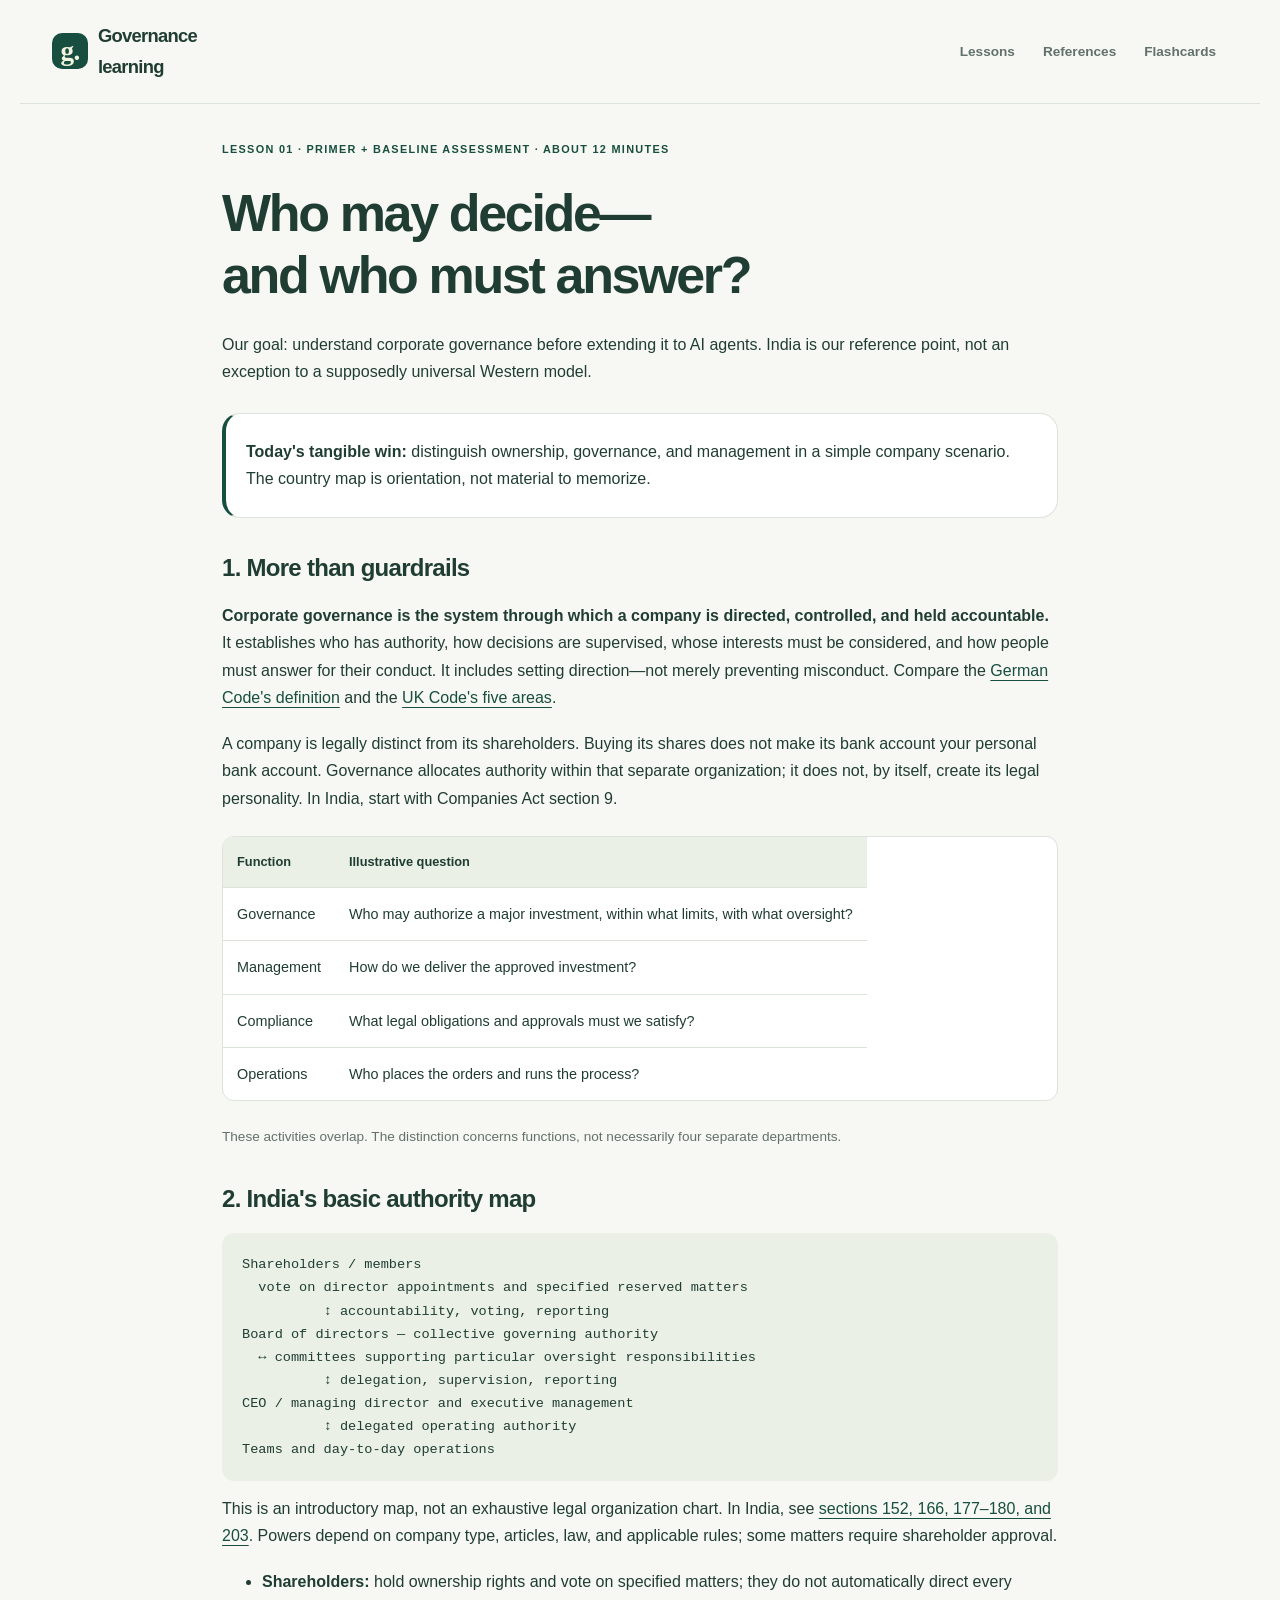
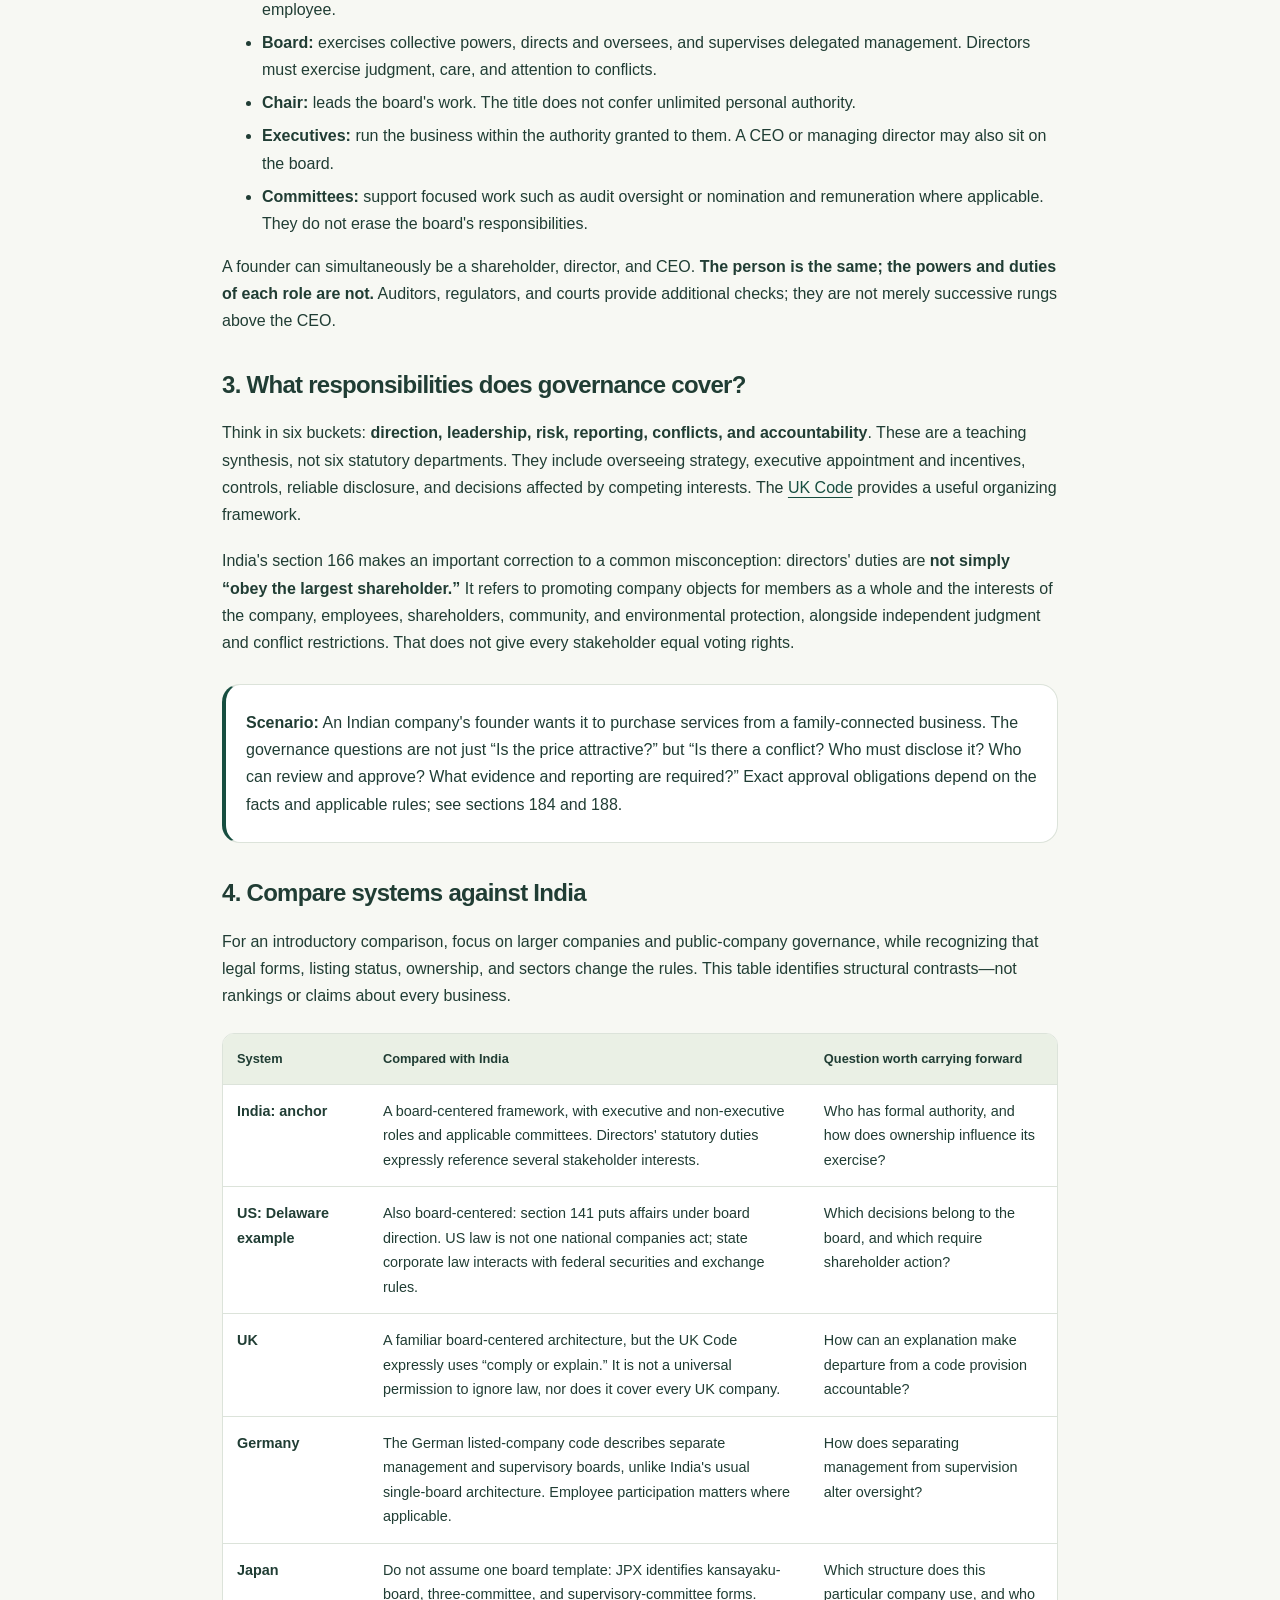
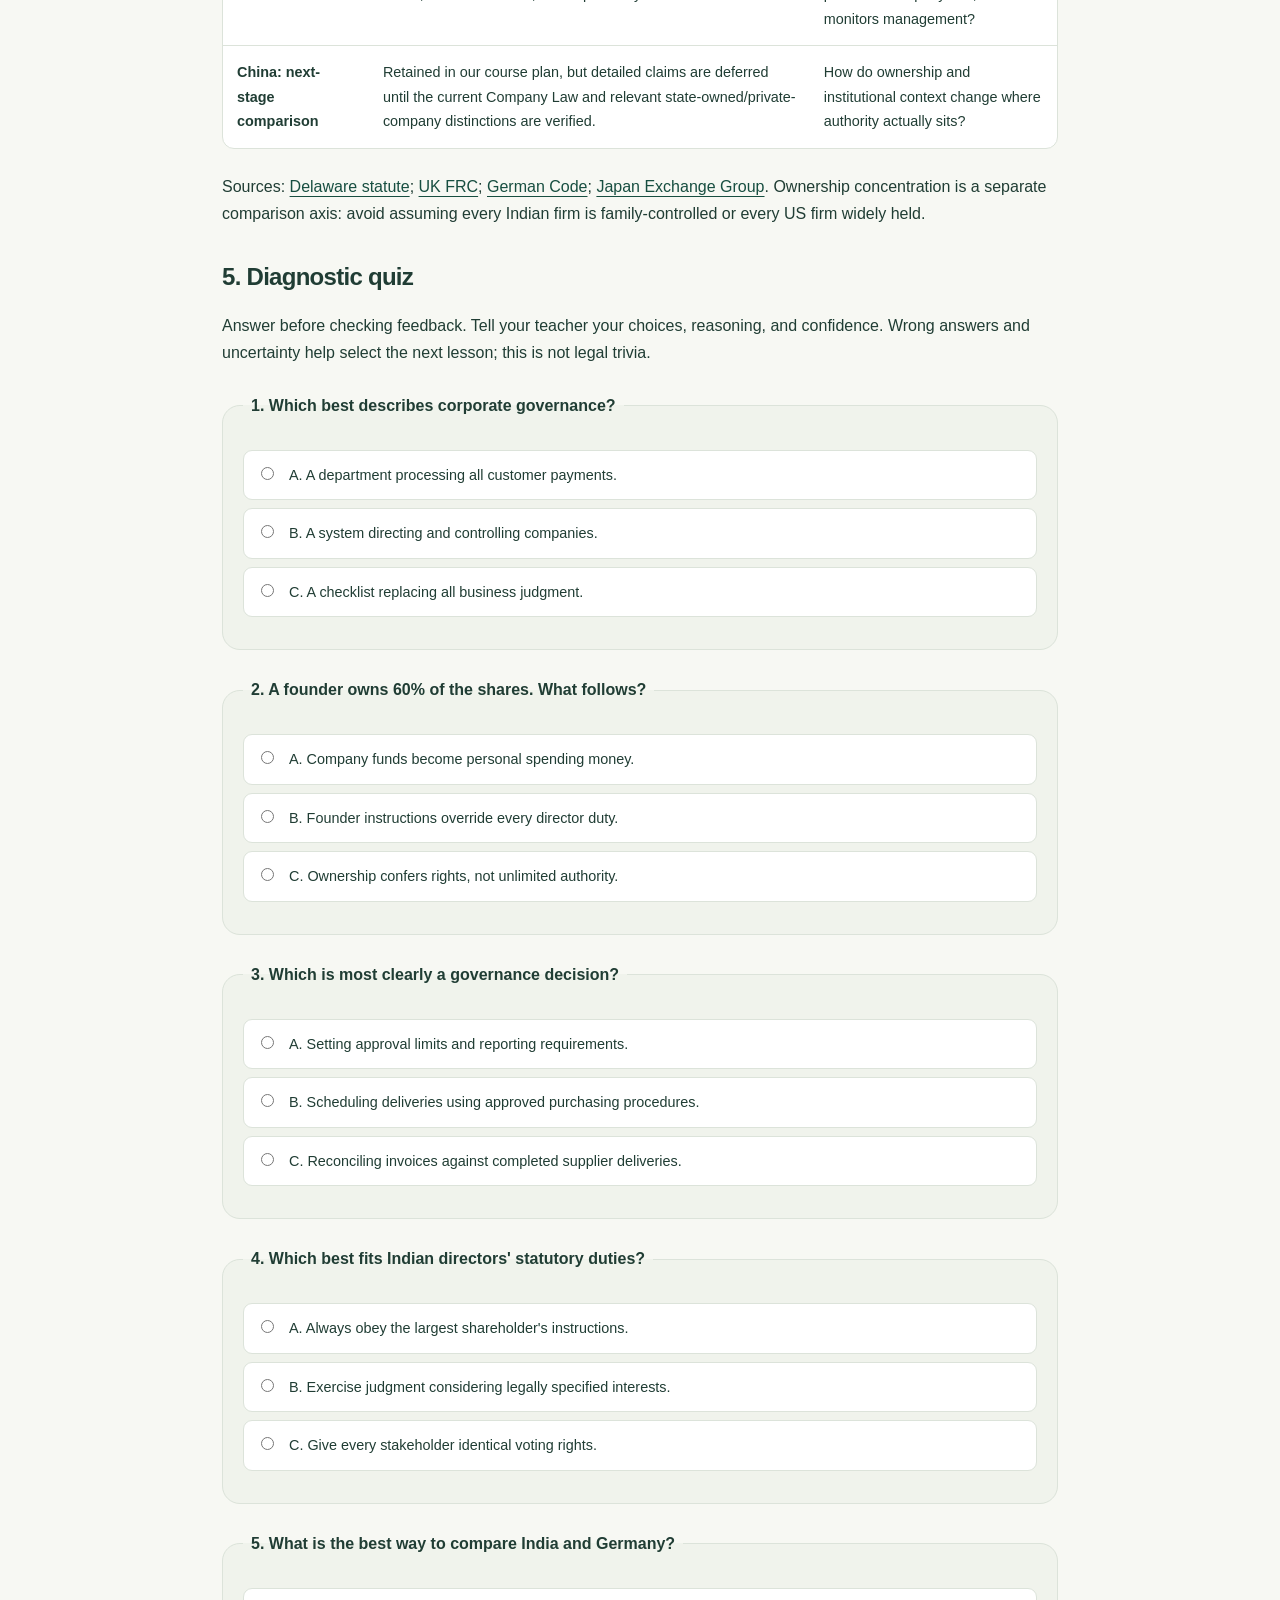
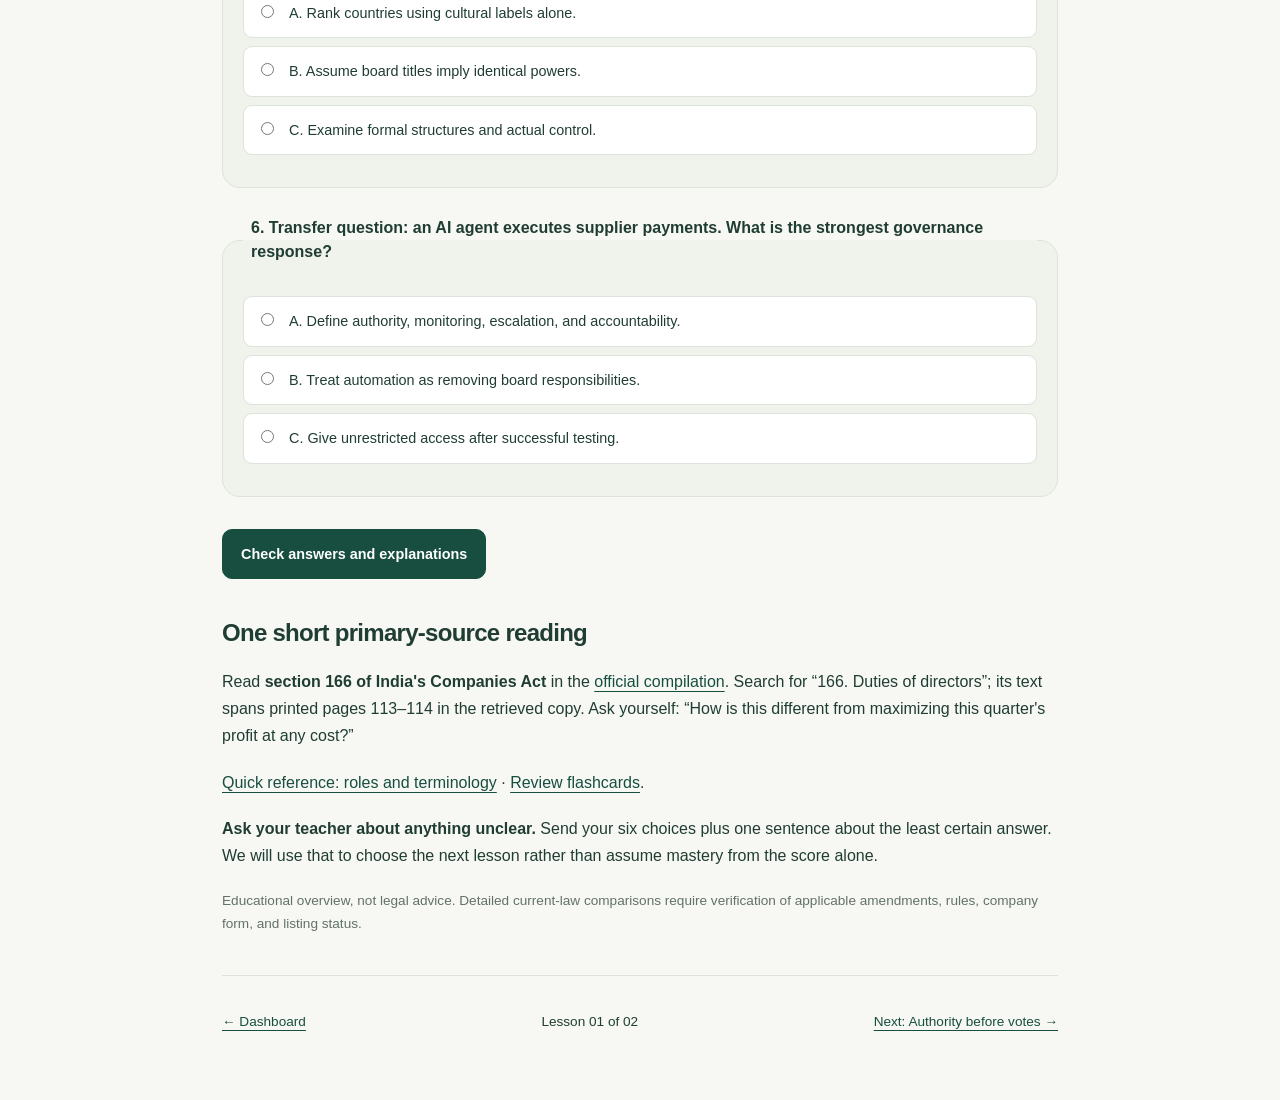
==== lessons/0001-governance-map.html @ 14df1645 "Initial release of corporate governance learning site" ====
<!doctype html>
<html lang="en"><head><meta charset="utf-8"><meta name="viewport" content="width=device-width,initial-scale=1"><title>01 · Who may decide? Corporate governance with India as the anchor</title><link rel="stylesheet" href="../assets/course.css"><script defer src="../assets/quiz.js"></script></head>
<body><a class="skip-link" href="#main">Skip to content</a><header class="site-header"><nav class="site-nav" aria-label="Course navigation"><a class="site-brand" href="../index.html">Governance learning</a><div class="nav-links"><a href="../index.html#lessons">Lessons</a><a href="../index.html#references">References</a><a href="../reference/flashcards.html">Flashcards</a></div></nav></header><main id="main"><p class="eyebrow">Lesson 01 · Primer + baseline assessment · About 12 minutes</p><h1>Who may decide—and who must answer?</h1><p>Our goal: understand corporate governance before extending it to AI agents. India is our reference point, not an exception to a supposedly universal Western model.</p><div class="callout"><strong>Today's tangible win:</strong> distinguish ownership, governance, and management in a simple company scenario. The country map is orientation, not material to memorize.</div>
<h2>1. More than guardrails</h2><p><strong>Corporate governance is the system through which a company is directed, controlled, and held accountable.</strong> It establishes who has authority, how decisions are supervised, whose interests must be considered, and how people must answer for their conduct. It includes setting direction—not merely preventing misconduct. Compare the <a href="https://www.dcgk.de/en/code/current-version/preamble.html">German Code's definition</a> and the <a href="https://www.frc.org.uk/library/standards-codes-policy/corporate-governance/uk-corporate-governance-code/">UK Code's five areas</a>.</p><p>A company is legally distinct from its shareholders. Buying its shares does not make its bank account your personal bank account. Governance allocates authority within that separate organization; it does not, by itself, create its legal personality. In India, start with Companies Act section 9.</p>
<table><thead><tr><th>Function</th><th>Illustrative question</th></tr></thead><tbody><tr><td>Governance</td><td>Who may authorize a major investment, within what limits, with what oversight?</td></tr><tr><td>Management</td><td>How do we deliver the approved investment?</td></tr><tr><td>Compliance</td><td>What legal obligations and approvals must we satisfy?</td></tr><tr><td>Operations</td><td>Who places the orders and runs the process?</td></tr></tbody></table><p class="small">These activities overlap. The distinction concerns functions, not necessarily four separate departments.</p>
<h2>2. India's basic authority map</h2><pre>Shareholders / members
  vote on director appointments and specified reserved matters
          ↕ accountability, voting, reporting
Board of directors — collective governing authority
  ↔ committees supporting particular oversight responsibilities
          ↕ delegation, supervision, reporting
CEO / managing director and executive management
          ↕ delegated operating authority
Teams and day-to-day operations</pre><p>This is an introductory map, not an exhaustive legal organization chart. In India, see <a href="https://www.indiacode.nic.in/bitstream/123456789/2114/5/A2013-18.pdf">sections 152, 166, 177–180, and 203</a>. Powers depend on company type, articles, law, and applicable rules; some matters require shareholder approval.</p><ul><li><strong>Shareholders:</strong> hold ownership rights and vote on specified matters; they do not automatically direct every employee.</li><li><strong>Board:</strong> exercises collective powers, directs and oversees, and supervises delegated management. Directors must exercise judgment, care, and attention to conflicts.</li><li><strong>Chair:</strong> leads the board's work. The title does not confer unlimited personal authority.</li><li><strong>Executives:</strong> run the business within the authority granted to them. A CEO or managing director may also sit on the board.</li><li><strong>Committees:</strong> support focused work such as audit oversight or nomination and remuneration where applicable. They do not erase the board's responsibilities.</li></ul><p>A founder can simultaneously be a shareholder, director, and CEO. <strong>The person is the same; the powers and duties of each role are not.</strong> Auditors, regulators, and courts provide additional checks; they are not merely successive rungs above the CEO.</p>
<h2>3. What responsibilities does governance cover?</h2><p>Think in six buckets: <strong>direction, leadership, risk, reporting, conflicts, and accountability</strong>. These are a teaching synthesis, not six statutory departments. They include overseeing strategy, executive appointment and incentives, controls, reliable disclosure, and decisions affected by competing interests. The <a href="https://www.frc.org.uk/library/standards-codes-policy/corporate-governance/uk-corporate-governance-code/">UK Code</a> provides a useful organizing framework.</p><p>India's section 166 makes an important correction to a common misconception: directors' duties are <strong>not simply “obey the largest shareholder.”</strong> It refers to promoting company objects for members as a whole and the interests of the company, employees, shareholders, community, and environmental protection, alongside independent judgment and conflict restrictions. That does not give every stakeholder equal voting rights.</p><div class="callout"><strong>Scenario:</strong> An Indian company's founder wants it to purchase services from a family-connected business. The governance questions are not just “Is the price attractive?” but “Is there a conflict? Who must disclose it? Who can review and approve? What evidence and reporting are required?” Exact approval obligations depend on the facts and applicable rules; see sections 184 and 188.</div>
<h2>4. Compare systems against India</h2><p>For an introductory comparison, focus on larger companies and public-company governance, while recognizing that legal forms, listing status, ownership, and sectors change the rules. This table identifies structural contrasts—not rankings or claims about every business.</p><table><thead><tr><th>System</th><th>Compared with India</th><th>Question worth carrying forward</th></tr></thead><tbody>
<tr><td><strong>India: anchor</strong></td><td>A board-centered framework, with executive and non-executive roles and applicable committees. Directors' statutory duties expressly reference several stakeholder interests.</td><td>Who has formal authority, and how does ownership influence its exercise?</td></tr>
<tr><td><strong>US: Delaware example</strong></td><td>Also board-centered: section 141 puts affairs under board direction. US law is not one national companies act; state corporate law interacts with federal securities and exchange rules.</td><td>Which decisions belong to the board, and which require shareholder action?</td></tr>
<tr><td><strong>UK</strong></td><td>A familiar board-centered architecture, but the UK Code expressly uses “comply or explain.” It is not a universal permission to ignore law, nor does it cover every UK company.</td><td>How can an explanation make departure from a code provision accountable?</td></tr>
<tr><td><strong>Germany</strong></td><td>The German listed-company code describes separate management and supervisory boards, unlike India's usual single-board architecture. Employee participation matters where applicable.</td><td>How does separating management from supervision alter oversight?</td></tr>
<tr><td><strong>Japan</strong></td><td>Do not assume one board template: JPX identifies kansayaku-board, three-committee, and supervisory-committee forms.</td><td>Which structure does this particular company use, and who monitors management?</td></tr>
<tr><td><strong>China: next-stage comparison</strong></td><td>Retained in our course plan, but detailed claims are deferred until the current Company Law and relevant state-owned/private-company distinctions are verified.</td><td>How do ownership and institutional context change where authority actually sits?</td></tr>
</tbody></table><p>Sources: <a href="https://delcode.delaware.gov/title8/c001/sc04/index.html">Delaware statute</a>; <a href="https://www.frc.org.uk/library/standards-codes-policy/corporate-governance/uk-corporate-governance-code/">UK FRC</a>; <a href="https://www.dcgk.de/en/code/current-version/preamble.html">German Code</a>; <a href="https://www.jpx.co.jp/english/equities/listing/cg/01.html">Japan Exchange Group</a>. Ownership concentration is a separate comparison axis: avoid assuming every Indian firm is family-controlled or every US firm widely held.</p>
<h2 id="quiz">5. Diagnostic quiz</h2><p>Answer before checking feedback. Tell your teacher your choices, reasoning, and confidence. Wrong answers and uncertainty help select the next lesson; this is not legal trivia.</p>
<form data-quiz>
<fieldset data-answer="B" data-explanation="Governance allocates authority, oversight, and accountability. It is broader than administration or compliance alone."><legend>1. Which best describes corporate governance?</legend><label><input type="radio" name="q1" value="A"> A. A department processing all customer payments.</label><label><input type="radio" name="q1" value="B"> B. A system directing and controlling companies.</label><label><input type="radio" name="q1" value="C"> C. A checklist replacing all business judgment.</label><p class="feedback" aria-live="polite"></p></fieldset>
<fieldset data-answer="C" data-explanation="A shareholding confers ownership rights, not an unrestricted personal right to company assets. Votes and procedures matter; a controller's wishes are not automatically valid company decisions."><legend>2. A founder owns 60% of the shares. What follows?</legend><label><input type="radio" name="q2" value="A"> A. Company funds become personal spending money.</label><label><input type="radio" name="q2" value="B"> B. Founder instructions override every director duty.</label><label><input type="radio" name="q2" value="C"> C. Ownership confers rights, not unlimited authority.</label><p class="feedback" aria-live="polite"></p></fieldset>
<fieldset data-answer="A" data-explanation="An authority framework with limits and reporting is a governance mechanism. Execution within that framework is management or operations."><legend>3. Which is most clearly a governance decision?</legend><label><input type="radio" name="q3" value="A"> A. Setting approval limits and reporting requirements.</label><label><input type="radio" name="q3" value="B"> B. Scheduling deliveries using approved purchasing procedures.</label><label><input type="radio" name="q3" value="C"> C. Reconciling invoices against completed supplier deliveries.</label><p class="feedback" aria-live="polite"></p></fieldset>
<fieldset data-answer="B" data-explanation="Section 166 includes company and stakeholder interests and requires independent judgment. This is not a rule to obey the largest shareholder, nor equal voting rights for all stakeholders."><legend>4. Which best fits Indian directors' statutory duties?</legend><label><input type="radio" name="q4" value="A"> A. Always obey the largest shareholder's instructions.</label><label><input type="radio" name="q4" value="B"> B. Exercise judgment considering legally specified interests.</label><label><input type="radio" name="q4" value="C"> C. Give every stakeholder identical voting rights.</label><p class="feedback" aria-live="polite"></p></fieldset>
<fieldset data-answer="C" data-explanation="Legal structure and actual decision power both matter. An East/West label cannot establish a particular company's authority map."><legend>5. What is the best way to compare India and Germany?</legend><label><input type="radio" name="q5" value="A"> A. Rank countries using cultural labels alone.</label><label><input type="radio" name="q5" value="B"> B. Assume board titles imply identical powers.</label><label><input type="radio" name="q5" value="C"> C. Examine formal structures and actual control.</label><p class="feedback" aria-live="polite"></p></fieldset>
<fieldset data-answer="A" data-explanation="Delegating execution does not by itself extinguish board oversight duties. Governance must define limits, monitoring, escalation, and accountability. Specific legal liability depends on facts and law."><legend>6. Transfer question: an AI agent executes supplier payments. What is the strongest governance response?</legend><label><input type="radio" name="q6" value="A"> A. Define authority, monitoring, escalation, and accountability.</label><label><input type="radio" name="q6" value="B"> B. Treat automation as removing board responsibilities.</label><label><input type="radio" name="q6" value="C"> C. Give unrestricted access after successful testing.</label><p class="feedback" aria-live="polite"></p></fieldset>
<button type="submit">Check answers and explanations</button><p data-result aria-live="polite"></p></form>
<h2>One short primary-source reading</h2><p>Read <strong>section 166 of India's Companies Act</strong> in the <a href="https://www.indiacode.nic.in/bitstream/123456789/2114/5/A2013-18.pdf">official compilation</a>. Search for “166. Duties of directors”; its text spans printed pages 113–114 in the retrieved copy. Ask yourself: “How is this different from maximizing this quarter's profit at any cost?”</p><p><a href="../reference/governance-basics.html">Quick reference: roles and terminology</a> · <a href="../reference/flashcards.html">Review flashcards</a>.</p><p><strong>Ask your teacher about anything unclear.</strong> Send your six choices plus one sentence about the least certain answer. We will use that to choose the next lesson rather than assume mastery from the score alone.</p><p class="small">Educational overview, not legal advice. Detailed current-law comparisons require verification of applicable amendments, rules, company form, and listing status.</p><nav class="page-nav" aria-label="Lesson navigation"><a href="../index.html">← Dashboard</a><span>Lesson 01 of 02</span><a href="0002-authority-before-votes.html" rel="next">Next: Authority before votes →</a></nav></main></body></html>
---- assets/course.css ----
:root {
  color-scheme: light;
  --ink: #203d34;
  --muted: #62716a;
  --accent: #174e40;
  --paper: #f7f8f3;
  --surface: #fff;
  --line: #dce3da;
  --soft: #eaf0e5;
  --radius: 18px;
  font-family: -apple-system, BlinkMacSystemFont, "Segoe UI", sans-serif;
}
* { box-sizing: border-box; }
html { scroll-behavior: smooth; scroll-padding-top: 24px; }
body { margin: 0; background: var(--paper); color: var(--ink); font-size: 16px; line-height: 1.7; -webkit-text-size-adjust: 100%; }
[hidden] { display: none !important; }
a { color: var(--accent); text-underline-offset: 4px; }
a:hover { text-decoration-thickness: 2px; }
:focus-visible { outline: 3px solid #a35c24; outline-offset: 5px; }
main { width: min(100%, 900px); margin: auto; padding: 24px 20px 40px; }
h1, h2, h3 { line-height: 1.2; text-wrap: balance; }
h1 { margin: 24px 0; font-size: clamp(2rem, 6vw, 3.25rem); font-weight: 650; letter-spacing: -.045em; }
h2 { margin-top: 2.25rem; font-size: 1.5rem; letter-spacing: -.03em; }
h3 { font-size: 1.15rem; letter-spacing: -.02em; }
p { margin: 0 0 1.2rem; }
li + li { margin-top: 6px; }
small, .small { color: var(--muted); font-size: .85rem; }
.eyebrow { color: var(--accent); font-size: .68rem; font-weight: 700; text-transform: uppercase; letter-spacing: .12em; margin: 0 0 16px; }
.skip-link { position: absolute; top: -100px; left: 16px; z-index: 10; background: white; padding: 12px 20px; border-radius: 8px; }
.skip-link:focus { top: 12px; }
.site-header { max-width: 1240px; margin: auto; padding: 20px 20px 0; border-bottom: 1px solid var(--line); }
.site-nav { display: flex; flex-direction: column; align-items: flex-start; gap: 12px; }
.site-brand { display: flex; align-items: center; gap: 10px; width: 100%; color: var(--ink); font-size: 1.15rem; font-weight: 750; letter-spacing: -.04em; text-decoration: none; }
.site-brand::before { content: "g."; display: grid; place-items: center; flex: 0 0 36px; height: 36px; background: var(--accent); border-radius: 10px; color: #f1f4de; font-family: Georgia, serif; font-size: 1.7rem; line-height: 1; }
.brand-caption { display: none; font-size: .7rem; font-weight: 400; letter-spacing: 0; color: var(--muted); }
.nav-links { display: flex; flex-wrap: wrap; gap: 4px; padding-bottom: 12px; font-size: .85rem; }
.nav-links a { display: inline-flex; align-items: center; min-height: 44px; padding: 8px 12px; border-radius: 9px; text-decoration: none; color: var(--muted); font-weight: 550; }
.nav-links a:hover, .nav-links a[aria-current="page"] { background: var(--soft); color: var(--accent); }
button, .button-link { display: inline-flex; justify-content: center; align-items: center; gap: 24px; min-height: 48px; max-width: 100%; padding: 12px 18px; background: var(--surface); border: 1px solid var(--line); border-radius: 10px; color: var(--ink); font: inherit; font-size: .9rem; font-weight: 600; text-decoration: none; cursor: pointer; }
button { margin: 4px 4px 4px 0; text-align: left; }
button:hover, .button-link:hover { background: var(--soft); border-color: #96b1a0; text-decoration: none; }
.primary, button[type="submit"] { background: var(--accent); color: white; border-color: var(--accent); }
.primary:hover, button[type="submit"]:hover { background: #0b382c; }
.dashboard main { width: min(100%, 1200px); padding-top: 36px; }
.dashboard-hero { display: grid; grid-template-columns: minmax(0, 1fr); gap: 28px; }
.dashboard h1 { margin: 18px 0 22px; font-size: clamp(2.5rem, 5.2vw, 4.25rem); line-height: 1.06; letter-spacing: -.055em; }
.dashboard h1 span { color: #73836a; }
.status-dot { display: inline-block; width: 7px; height: 7px; background: #79945a; border-radius: 50%; margin-right: 6px; }
.hero-description { max-width: 530px; color: var(--muted); font-size: 1rem; }
.hero-caption { margin: 12px 0 0; font-size: .75rem; color: var(--muted); }
.review-card { background: #eaf0df; border: 1px solid #dbe4ce; border-radius: var(--radius); padding: 24px; }
.card-topline { display: flex; align-items: center; justify-content: space-between; gap: 12px; }
.card-topline .eyebrow { margin: 0; font-size: .6rem; max-width: 200px; }
.spark { font-size: 2rem; color: #617a3e; line-height: 1; }
.review-card h2 { margin: 24px 0 12px; font-size: 1.85rem; }
.review-card p { font-size: .85rem; color: #4e624b; }
.recall-summary { display: flex; gap: 10px; align-items: baseline; margin: 24px 0 16px; }
.recall-summary strong { color: var(--accent); font-size: 1.5rem; letter-spacing: -.04em; }
.recall-summary span { font-size: .8rem; }
.review-card .button-link { width: 100%; justify-content: space-between; border-color: #d2ddc6; }
.review-card .review-note { font-size: .75rem; margin: 12px 0 0; }
.course-section { margin-top: 48px; }
.section-heading { display: flex; flex-wrap: wrap; gap: 12px; justify-content: space-between; align-items: end; margin-bottom: 20px; }
.section-heading .eyebrow { margin-bottom: 8px; }
.section-heading h2 { margin: 0; font-size: 1.7rem; }
.section-note { font-size: .75rem; color: var(--muted); }
.lesson-grid { display: grid; grid-template-columns: minmax(0, 1fr); gap: 16px; }
.lesson-card { display: flex; flex-direction: column; min-width: 0; padding: 24px; border: 1px solid var(--line); border-radius: var(--radius); background: var(--surface); }
.lesson-number { color: #75836f; font-size: .8rem; font-variant-numeric: tabular-nums; }
.badge { font-size: .65rem; font-weight: 600; padding: 3px 9px; border-radius: 6px; background: #f0f3ed; color: #5f725c; }
.lesson-card h3 { font-size: 1.3rem; margin: 26px 0 12px; }
.lesson-card > p { font-size: .85rem; color: var(--muted); margin-bottom: 16px; }
.lesson-topics { display: flex; flex-wrap: wrap; gap: 8px 16px; margin-top: auto; padding-top: 6px; color: var(--muted); font-size: .7rem; }
.lesson-link { display: flex; align-items: center; justify-content: space-between; min-height: 48px; padding-top: 14px; margin-top: 20px; border-top: 1px solid var(--line); text-decoration: none; font-size: .85rem; font-weight: 650; }
.next-lesson { background: var(--accent); border-color: var(--accent); color: white; }
.next-lesson .lesson-number, .next-lesson > p, .next-lesson .lesson-topics { color: #c9dbcb; }
.next-lesson .badge { background: #365f4f; color: #eff5cf; }
.next-lesson .lesson-link { color: #f0f5d4; border-color: #456b5b; }
.dashboard-bottom { display: grid; grid-template-columns: minmax(0, 1fr); gap: 36px; margin-top: 48px; padding-top: 32px; border-top: 1px solid var(--line); }
.dashboard-bottom h2 { margin: 0 0 24px; }
.dashboard-bottom .eyebrow { margin-bottom: 8px; }
.roadmap { list-style: none; padding: 0; margin: 0; }
.roadmap li { display: flex; gap: 16px; margin: 0; padding-bottom: 22px; }
.route-marker { display: grid; place-items: center; flex: 0 0 32px; height: 32px; border: 1px solid var(--line); border-radius: 50%; font-size: .65rem; color: var(--muted); }
.roadmap li:first-child .route-marker { background: var(--soft); color: var(--accent); border-color: #bdceb4; }
.roadmap h3 { font-size: .9rem; margin: 5px 0 8px; }
.roadmap p { font-size: .8rem; color: var(--muted); margin: 0; }
.text-badge { display: inline-block; font-size: .6rem; font-weight: 400; color: var(--muted); margin-left: 6px; }
.resource-list { list-style: none; padding: 0; margin: 0; }
.resource-list li { margin: 0; border-bottom: 1px solid var(--line); }
.resource-list a { display: flex; align-items: center; justify-content: space-between; gap: 12px; padding: 14px 0; text-decoration: none; font-weight: 550; font-size: .85rem; }
.resource-list small { display: block; font-size: .7rem; font-weight: 400; margin-top: 3px; }
.course-notes { margin-top: 12px; }
summary { cursor: pointer; color: var(--muted); font-size: .8rem; padding: 12px 0; min-height: 44px; }
details p, details ul { font-size: .85rem; color: var(--muted); }
.callout, fieldset { min-width: 0; border: 1px solid var(--line); border-radius: var(--radius); padding: 24px 20px; margin: 28px 0; background: var(--surface); }
.callout { border-left: 4px solid var(--accent); }
.callout > :last-child { margin-bottom: 0; }
blockquote { margin-left: 0; margin-right: 0; }
fieldset { background: #f0f3ec; }
legend { max-width: 100%; padding: 0 8px; font-weight: 650; line-height: 1.5; }
label { display: flex; align-items: baseline; gap: 12px; min-height: 48px; padding: 12px; margin: 8px 0; border: 1px solid var(--line); border-radius: 9px; background: white; cursor: pointer; font-size: .9rem; }
label:hover { border-color: #96b1a0; }
label:has(input:checked) { background: #e2ecdc; border-color: var(--accent); }
input[type="radio"] { accent-color: var(--accent); flex-shrink: 0; }
.feedback { margin: 12px 0 0; font-size: .85rem; }
.feedback:empty { display: none; }
[data-result]:not(:empty) { padding: 20px; border: 1px solid var(--line); border-radius: 12px; background: var(--soft); margin-top: 20px; }
table { display: block; width: 100%; max-width: 100%; overflow-x: auto; border-spacing: 0; border: 1px solid var(--line); border-radius: 12px; background: var(--surface); font-size: .9rem; margin: 24px 0; }
th, td { text-align: left; padding: 14px; border-bottom: 1px solid var(--line); vertical-align: top; min-width: 110px; }
th { background: var(--soft); font-size: .8rem; font-weight: 650; }
tr:last-child td { border-bottom: 0; }
pre { white-space: pre-wrap; overflow-wrap: anywhere; padding: 20px; background: var(--soft); border-radius: 12px; font-size: .85rem; }
.card-grid { display: grid; gap: 16px; }
.course-card { min-width: 0; padding: 24px; border: 1px solid var(--line); border-radius: var(--radius); background: var(--surface); }
.course-card h2 { margin-top: 12px; font-size: 1.4rem; }
.flashcard-answer { margin-top: 24px; }
.page-nav { display: flex; flex-direction: column; align-items: flex-start; gap: 16px; border-top: 1px solid var(--line); padding-top: 24px; margin-top: 40px; font-size: .85rem; }
.page-nav a { display: inline-flex; align-items: center; min-height: 44px; }
.dashboard-footer, .site-footer { border-top: 1px solid var(--line); margin-top: 48px; padding-top: 24px; font-size: .8rem; color: var(--muted); }
.dashboard-footer strong { color: var(--ink); font-size: .9rem; }
.dashboard-footer p { margin-top: 8px; max-width: 740px; }
.site-footer { max-width: 900px; margin: 0 auto; padding: 24px 20px 40px; }
@media (min-width: 600px) {
  main { padding: 36px 32px 56px; }
  .site-header { padding: 20px 32px; }
  .site-nav { flex-direction: row; align-items: center; justify-content: space-between; gap: 20px; }
  .site-brand { width: auto; }
  .nav-links { padding: 0; }
  .lesson-grid { grid-template-columns: repeat(2, minmax(0, 1fr)); }
  .page-nav { flex-direction: row; flex-wrap: wrap; align-items: center; justify-content: space-between; }
}
@media (min-width: 1000px) {
  .brand-caption { display: block; margin-left: 12px; padding-left: 16px; border-left: 1px solid var(--line); }
  .dashboard main { padding-top: 60px; }
  .dashboard-hero { grid-template-columns: minmax(0, 1.5fr) minmax(0, 1fr); gap: 64px; align-items: center; }
  .review-card { padding: 28px; }
  .lesson-card { padding: 28px; }
  .dashboard-bottom { grid-template-columns: minmax(0, 1.2fr) minmax(0, 1fr); gap: 80px; }
}
@media (prefers-reduced-motion: no-preference) {
  a, button { transition: background-color .15s, border-color .15s; }
}
@media (prefers-reduced-motion: reduce) {
  html { scroll-behavior: auto; }
}
@media print {
  body { background: white; color: #111; font-size: 11pt; }
  main, .dashboard main { padding: 0; max-width: none; width: 100%; }
  button, .button-link, .site-header, .skip-link, .review-card, .page-nav, .site-footer { display: none; }
  h2, fieldset, .callout, .lesson-card { break-inside: avoid; }
  table { display: table; overflow: visible; font-size: 9pt; }
  th, td { min-width: 0; }
  a { color: inherit; }
  .feedback { display: none; }
  .dashboard-hero, .dashboard-bottom { display: block; }
  .lesson-grid { grid-template-columns: repeat(2, minmax(0, 1fr)); }
  .next-lesson { background: white; color: #111; }
  .next-lesson .lesson-link, .next-lesson > p, .next-lesson .lesson-topics, .next-lesson .lesson-number { color: #333; }
}
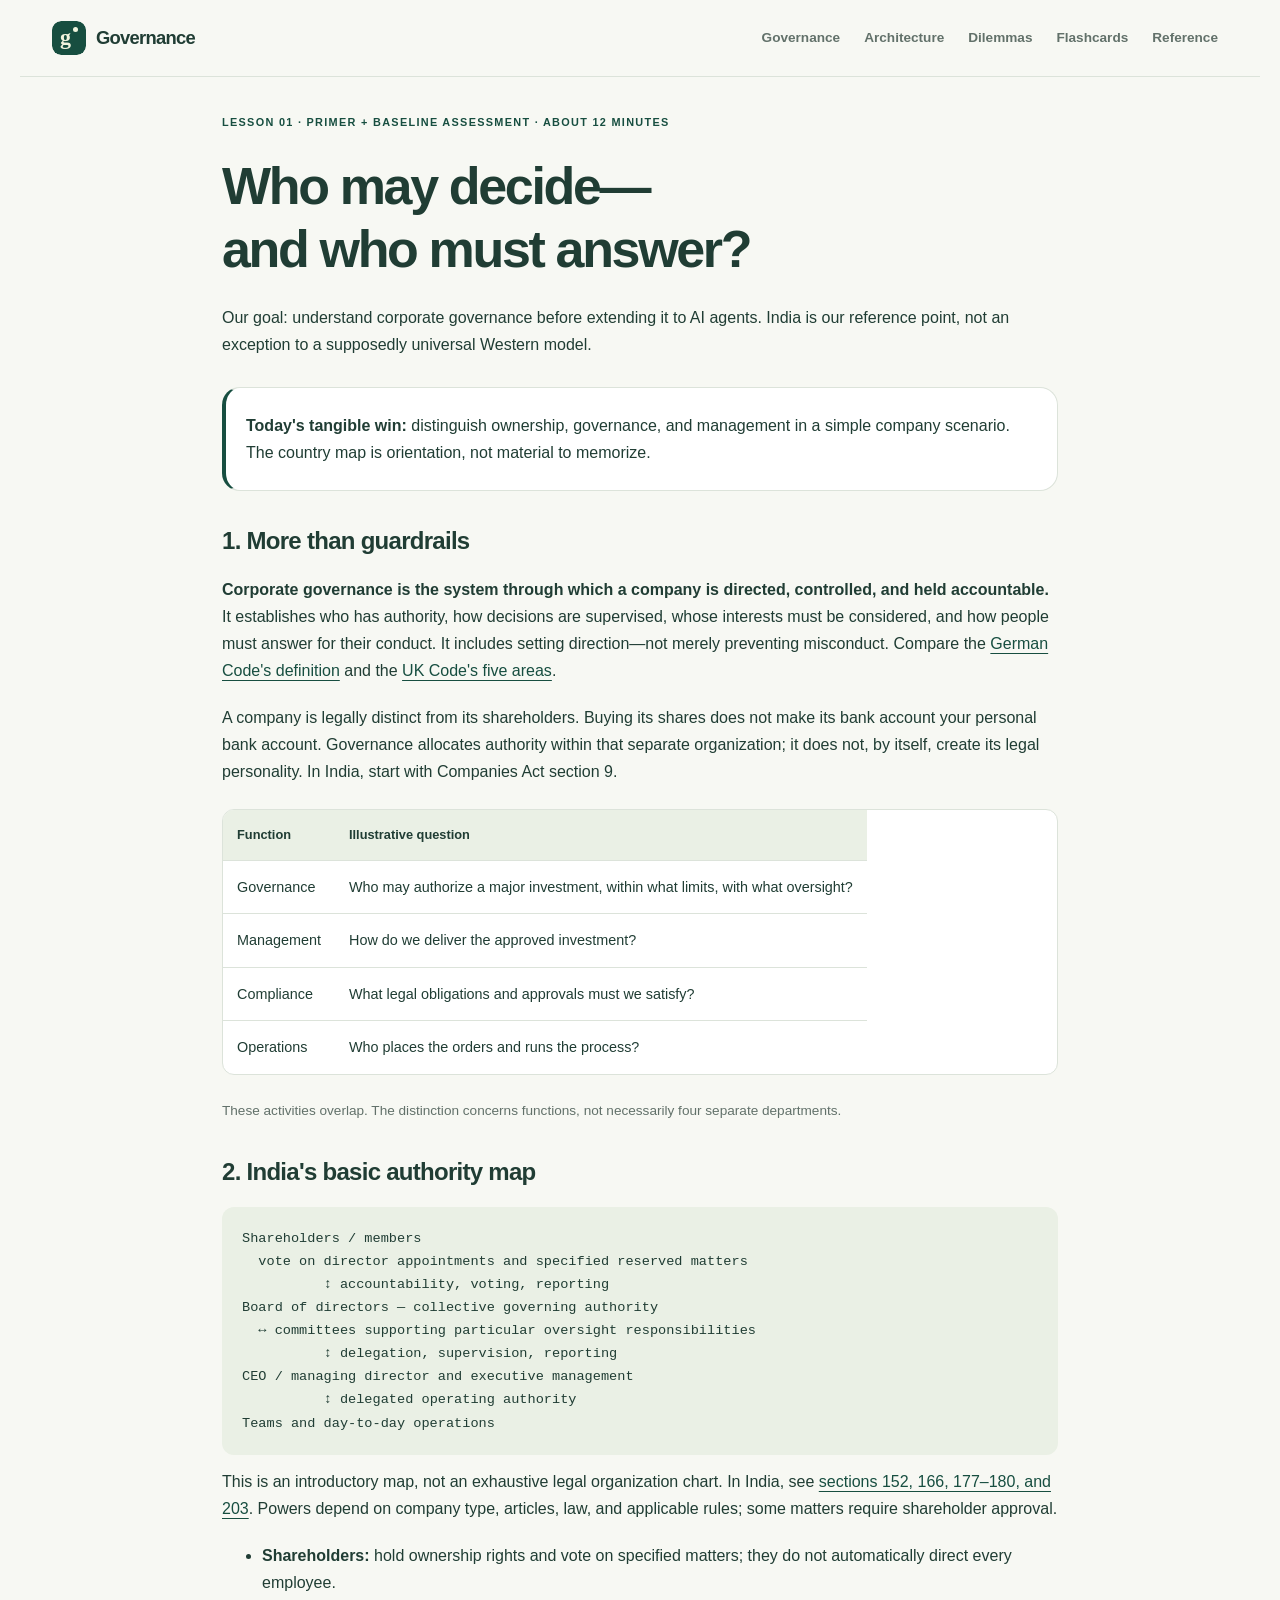
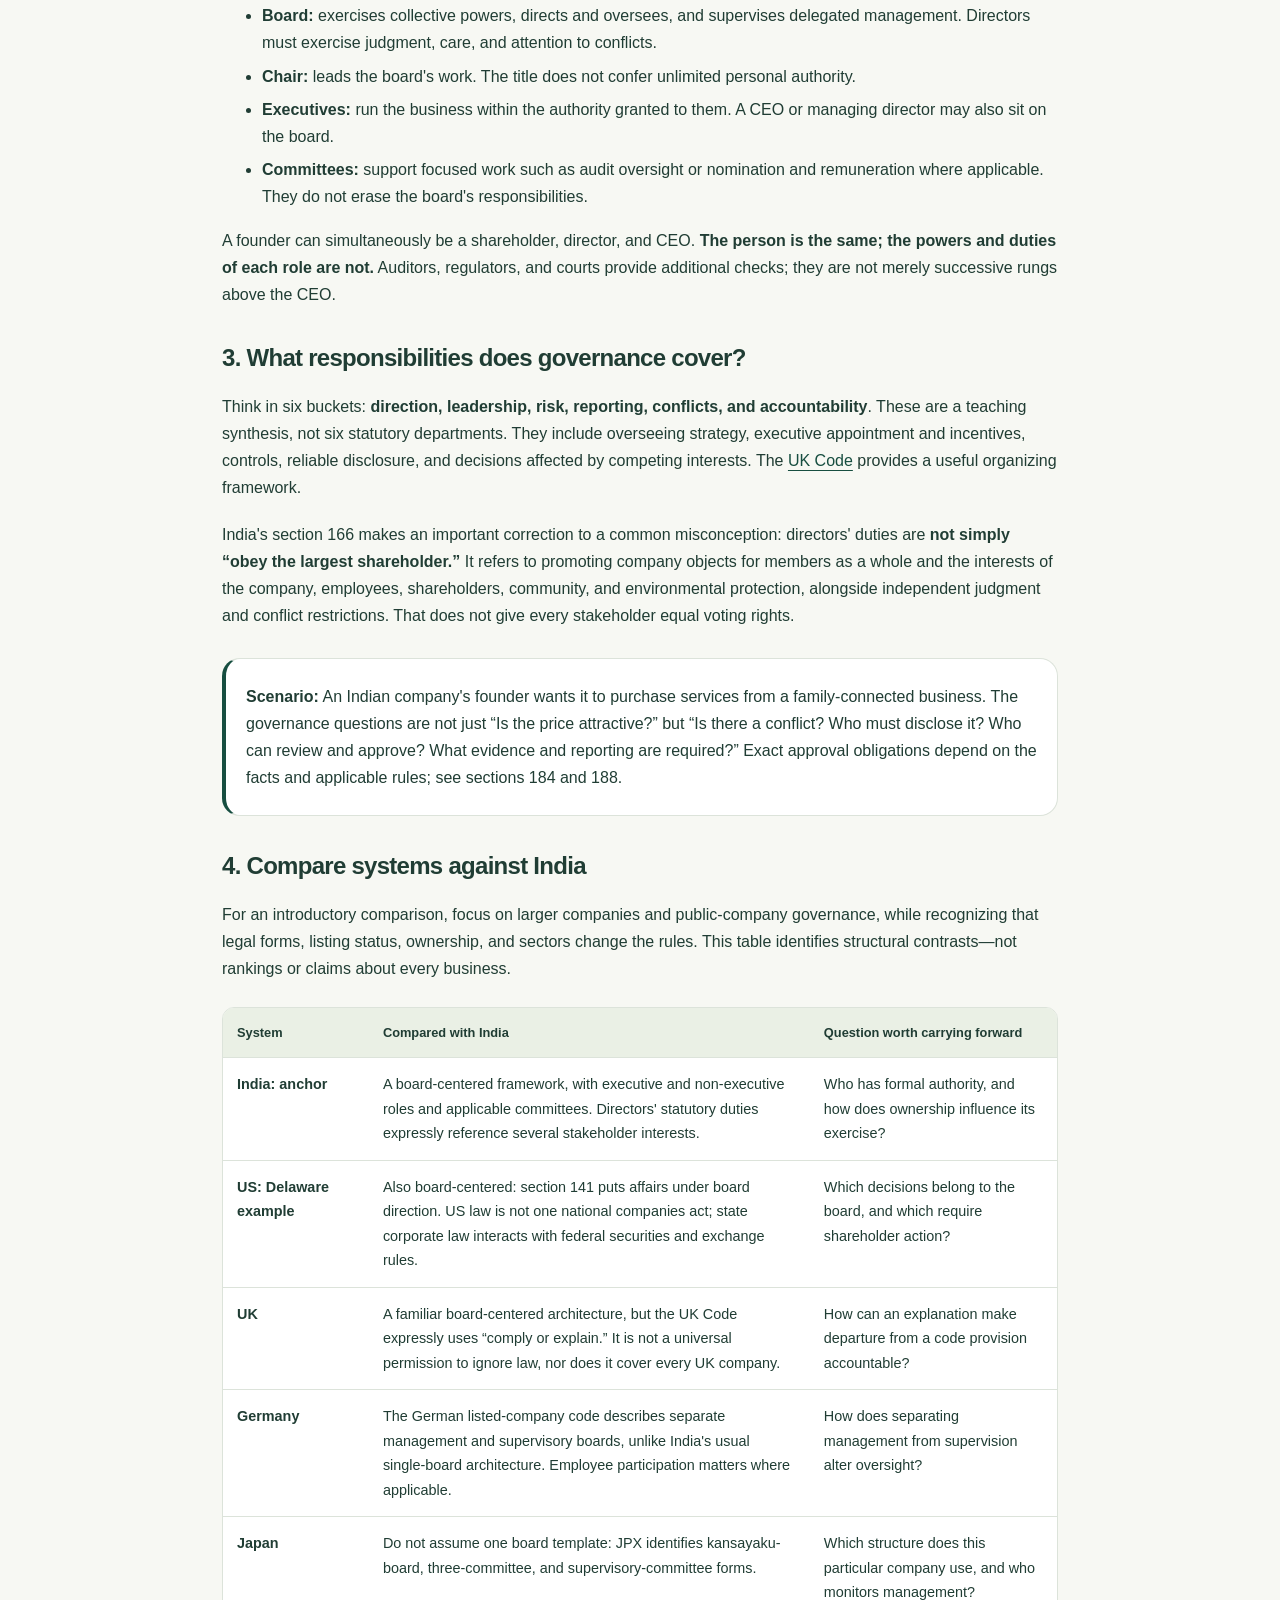
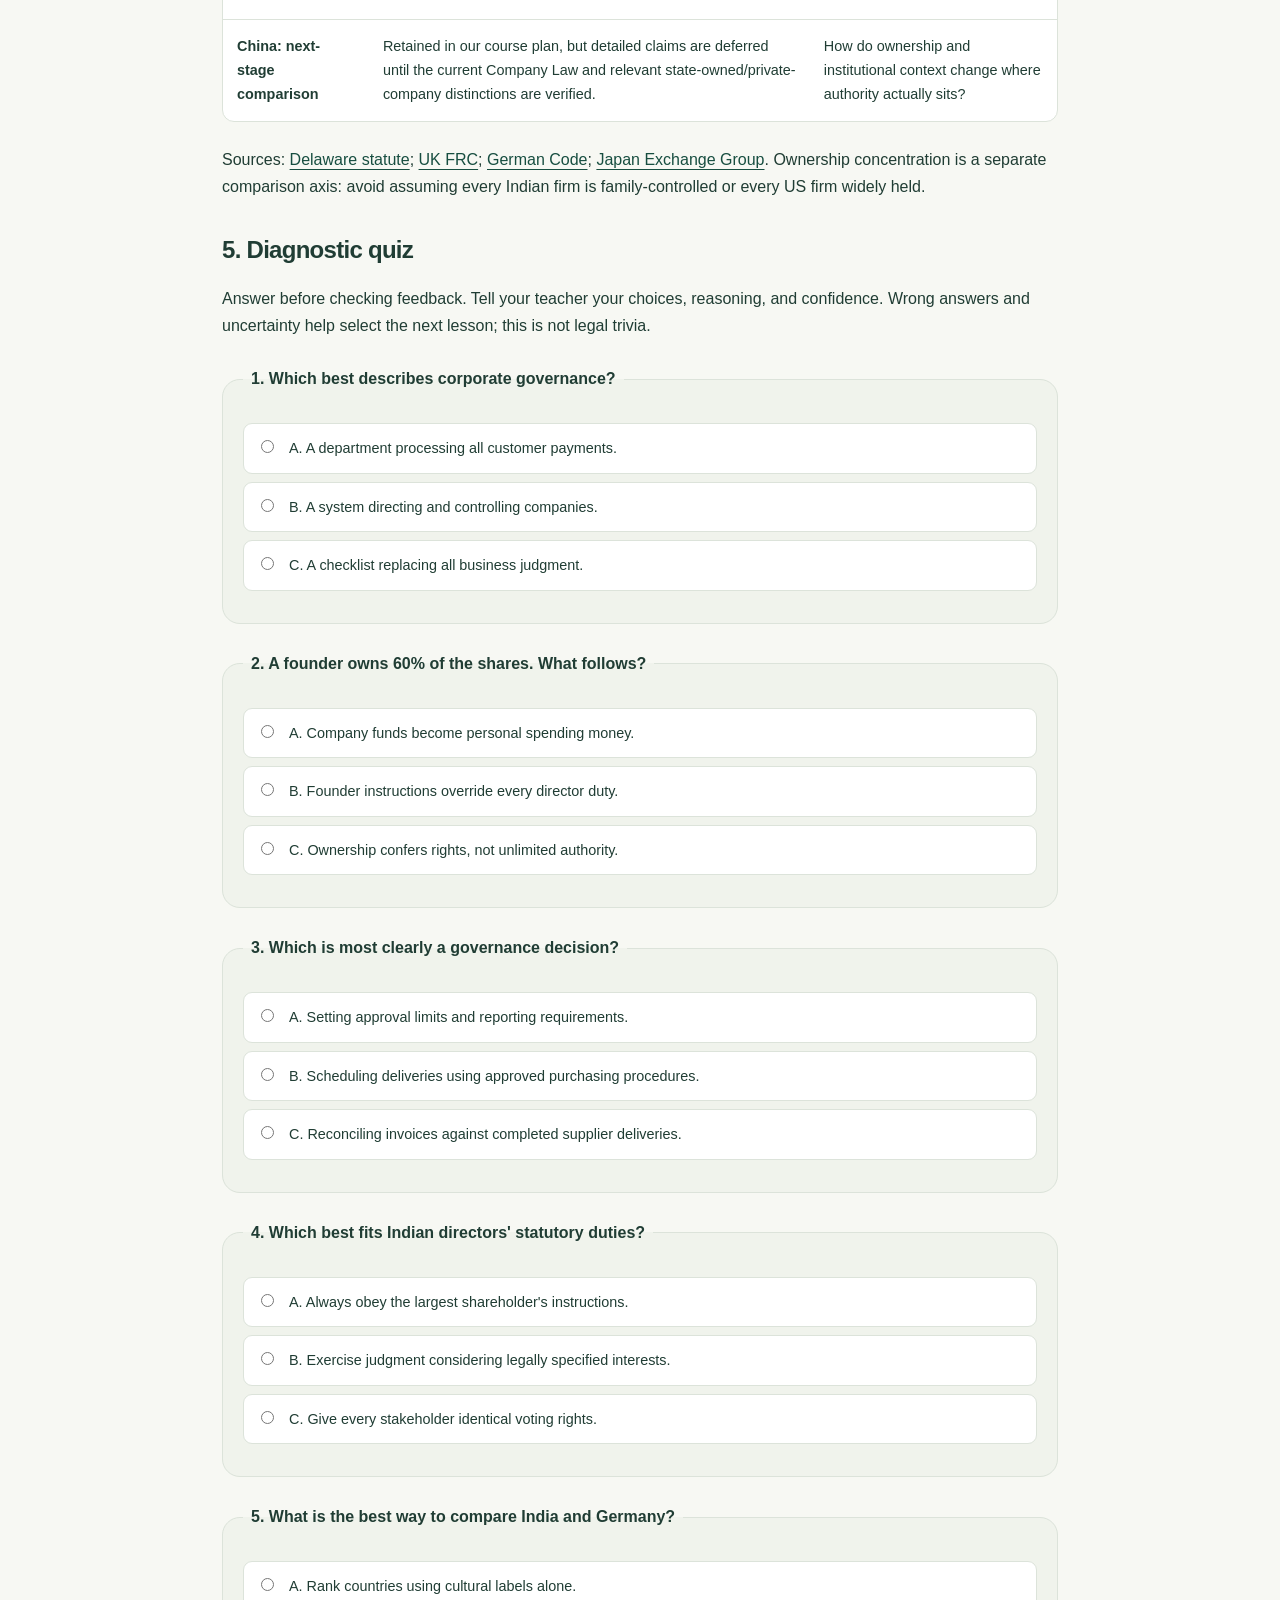
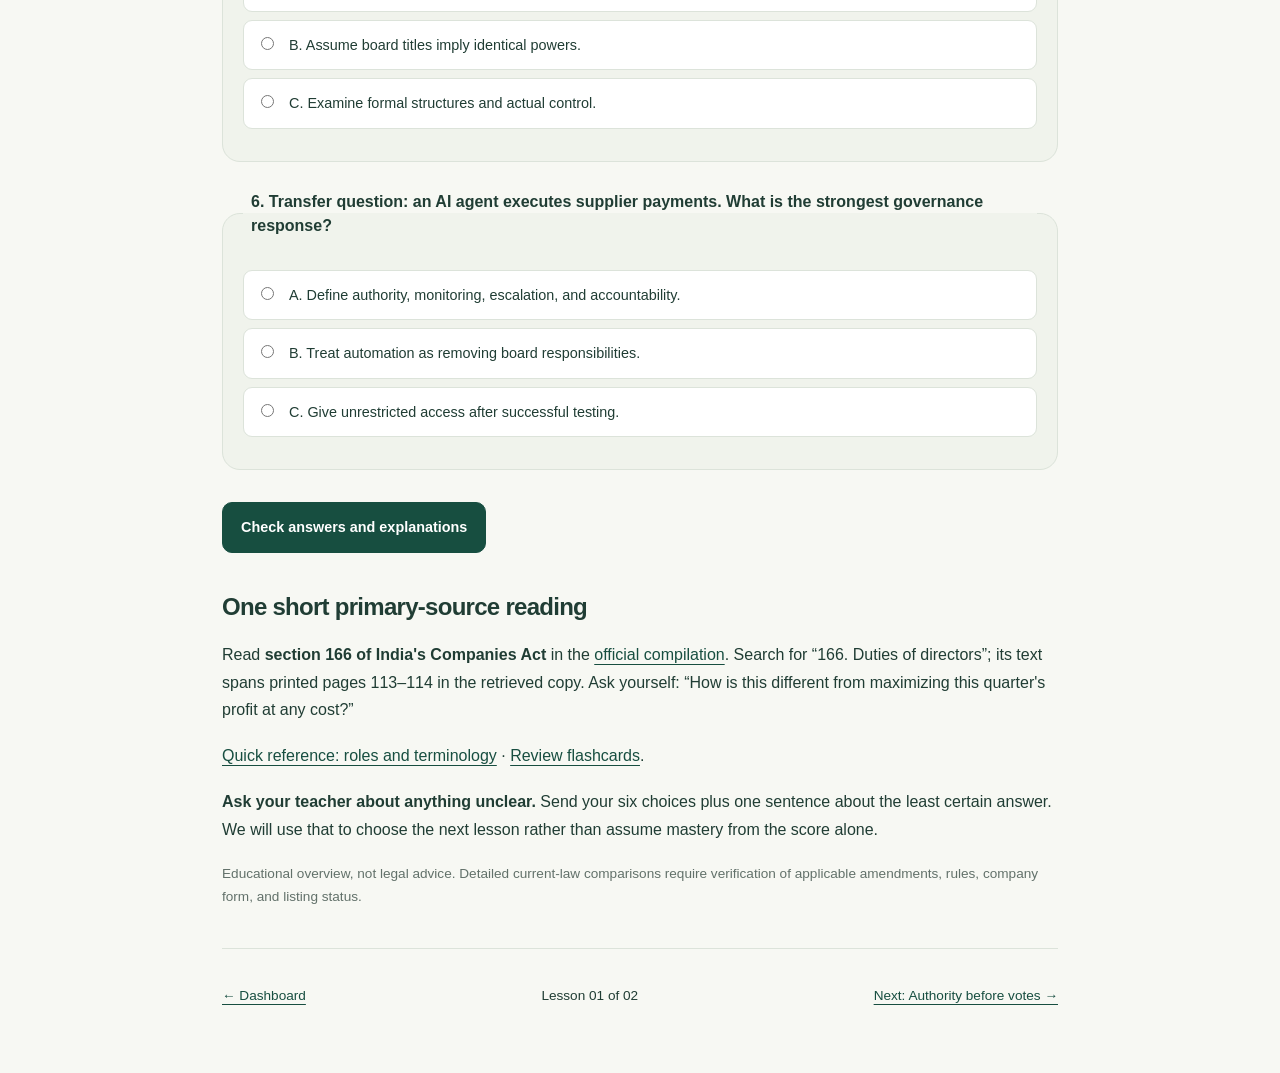
==== commit 51fd13eb: "Track 2: Agent Architecture" ====
--- a/lessons/0001-governance-map.html
+++ b/lessons/0001-governance-map.html
@@ -1,6 +1,26 @@
 <!doctype html>
-<html lang="en"><head><meta charset="utf-8"><meta name="viewport" content="width=device-width,initial-scale=1"><title>01 · Who may decide? Corporate governance with India as the anchor</title><link rel="stylesheet" href="../assets/course.css"><script defer src="../assets/quiz.js"></script></head>
-<body><a class="skip-link" href="#main">Skip to content</a><header class="site-header"><nav class="site-nav" aria-label="Course navigation"><a class="site-brand" href="../index.html">Governance learning</a><div class="nav-links"><a href="../index.html#lessons">Lessons</a><a href="../index.html#references">References</a><a href="../reference/flashcards.html">Flashcards</a></div></nav></header><main id="main"><p class="eyebrow">Lesson 01 · Primer + baseline assessment · About 12 minutes</p><h1>Who may decide—and who must answer?</h1><p>Our goal: understand corporate governance before extending it to AI agents. India is our reference point, not an exception to a supposedly universal Western model.</p><div class="callout"><strong>Today's tangible win:</strong> distinguish ownership, governance, and management in a simple company scenario. The country map is orientation, not material to memorize.</div>
+<html lang="en"><head>
+<!-- Google tag (gtag.js) -->
+<script async src="https://www.googletagmanager.com/gtag/js?id=G-Z56XV344LR"></script>
+<script>
+  window.dataLayer = window.dataLayer || [];
+  function gtag(){dataLayer.push(arguments);}
+  gtag('js', new Date());
+
+  gtag('config', 'G-Z56XV344LR');
+</script><meta charset="utf-8"><meta name="viewport" content="width=device-width,initial-scale=1"><title>01 · Who may decide? Corporate governance with India as the anchor</title><link rel="stylesheet" href="../assets/course.css"><script defer src="../assets/quiz.js"></script></head>
+<body><a class="skip-link" href="#main">Skip to content</a><header class="site-header">
+  <nav class="site-nav" aria-label="Course navigation">
+    <a class="site-brand" href="../index.html">Governance</a>
+    <div class="nav-links">
+      <a href="../index.html#track-governance">Governance</a>
+      <a href="../index.html#track-agents">Architecture</a>
+      <a href="../reference/deep-thinking.html">Dilemmas</a>
+      <a href="../reference/flashcards.html">Flashcards</a>
+      <a href="../index.html#references">Reference</a>
+    </div>
+  </nav>
+</header><main id="main"><p class="eyebrow">Lesson 01 · Primer + baseline assessment · About 12 minutes</p><h1>Who may decide—and who must answer?</h1><p>Our goal: understand corporate governance before extending it to AI agents. India is our reference point, not an exception to a supposedly universal Western model.</p><div class="callout"><strong>Today's tangible win:</strong> distinguish ownership, governance, and management in a simple company scenario. The country map is orientation, not material to memorize.</div>
 <h2>1. More than guardrails</h2><p><strong>Corporate governance is the system through which a company is directed, controlled, and held accountable.</strong> It establishes who has authority, how decisions are supervised, whose interests must be considered, and how people must answer for their conduct. It includes setting direction—not merely preventing misconduct. Compare the <a href="https://www.dcgk.de/en/code/current-version/preamble.html">German Code's definition</a> and the <a href="https://www.frc.org.uk/library/standards-codes-policy/corporate-governance/uk-corporate-governance-code/">UK Code's five areas</a>.</p><p>A company is legally distinct from its shareholders. Buying its shares does not make its bank account your personal bank account. Governance allocates authority within that separate organization; it does not, by itself, create its legal personality. In India, start with Companies Act section 9.</p>
 <table><thead><tr><th>Function</th><th>Illustrative question</th></tr></thead><tbody><tr><td>Governance</td><td>Who may authorize a major investment, within what limits, with what oversight?</td></tr><tr><td>Management</td><td>How do we deliver the approved investment?</td></tr><tr><td>Compliance</td><td>What legal obligations and approvals must we satisfy?</td></tr><tr><td>Operations</td><td>Who places the orders and runs the process?</td></tr></tbody></table><p class="small">These activities overlap. The distinction concerns functions, not necessarily four separate departments.</p>
 <h2>2. India's basic authority map</h2><pre>Shareholders / members
--- a/assets/course.css
+++ b/assets/course.css
@@ -28,13 +28,12 @@
 .eyebrow { color: var(--accent); font-size: .68rem; font-weight: 700; text-transform: uppercase; letter-spacing: .12em; margin: 0 0 16px; }
 .skip-link { position: absolute; top: -100px; left: 16px; z-index: 10; background: white; padding: 12px 20px; border-radius: 8px; }
 .skip-link:focus { top: 12px; }
-.site-header { max-width: 1240px; margin: auto; padding: 20px 20px 0; border-bottom: 1px solid var(--line); }
-.site-nav { display: flex; flex-direction: column; align-items: flex-start; gap: 12px; }
-.site-brand { display: flex; align-items: center; gap: 10px; width: 100%; color: var(--ink); font-size: 1.15rem; font-weight: 750; letter-spacing: -.04em; text-decoration: none; }
-.site-brand::before { content: "g."; display: grid; place-items: center; flex: 0 0 36px; height: 36px; background: var(--accent); border-radius: 10px; color: #f1f4de; font-family: Georgia, serif; font-size: 1.7rem; line-height: 1; }
-.brand-caption { display: none; font-size: .7rem; font-weight: 400; letter-spacing: 0; color: var(--muted); }
-.nav-links { display: flex; flex-wrap: wrap; gap: 4px; padding-bottom: 12px; font-size: .85rem; }
-.nav-links a { display: inline-flex; align-items: center; min-height: 44px; padding: 8px 12px; border-radius: 9px; text-decoration: none; color: var(--muted); font-weight: 550; }
+.site-header { max-width: 1240px; margin: auto; padding: 16px 20px; border-bottom: 1px solid var(--line); }
+.site-nav { display: flex; flex-direction: row; align-items: center; justify-content: space-between; gap: 16px; flex-wrap: wrap; }
+.site-brand { display: inline-flex; align-items: center; gap: 10px; width: auto; color: var(--ink); font-size: 1.15rem; font-weight: 750; letter-spacing: -.04em; text-decoration: none; white-space: nowrap; }
+.site-brand::before { content: ""; display: inline-block; flex: 0 0 34px; width: 34px; height: 34px; background: url("data:image/svg+xml,%3Csvg xmlns='http://www.w3.org/2000/svg' viewBox='0 0 34 34' width='34' height='34'%3E%3Crect width='34' height='34' rx='9' fill='%23174e40'/%3E%3Ctext x='13.5' y='23' text-anchor='middle' fill='%23f1f4de' font-family='Georgia, serif' font-size='22' font-weight='700'%3Eg%3C/text%3E%3Ccircle cx='23.5' cy='8.5' r='2.5' fill='%23f1f4de'/%3E%3C/svg%3E") no-repeat center / contain; border-radius: 9px; }
+.nav-links { display: flex; align-items: center; gap: 4px; font-size: .85rem; flex-wrap: nowrap; }
+.nav-links a { display: inline-flex; align-items: center; min-height: 36px; padding: 6px 10px; border-radius: 8px; text-decoration: none; color: var(--muted); font-weight: 550; white-space: nowrap; }
 .nav-links a:hover, .nav-links a[aria-current="page"] { background: var(--soft); color: var(--accent); }
 button, .button-link { display: inline-flex; justify-content: center; align-items: center; gap: 24px; min-height: 48px; max-width: 100%; padding: 12px 18px; background: var(--surface); border: 1px solid var(--line); border-radius: 10px; color: var(--ink); font: inherit; font-size: .9rem; font-weight: 600; text-decoration: none; cursor: pointer; }
 button { margin: 4px 4px 4px 0; text-align: left; }
@@ -131,7 +130,6 @@
   .page-nav { flex-direction: row; flex-wrap: wrap; align-items: center; justify-content: space-between; }
 }
 @media (min-width: 1000px) {
-  .brand-caption { display: block; margin-left: 12px; padding-left: 16px; border-left: 1px solid var(--line); }
   .dashboard main { padding-top: 60px; }
   .dashboard-hero { grid-template-columns: minmax(0, 1.5fr) minmax(0, 1fr); gap: 64px; align-items: center; }
   .review-card { padding: 28px; }
